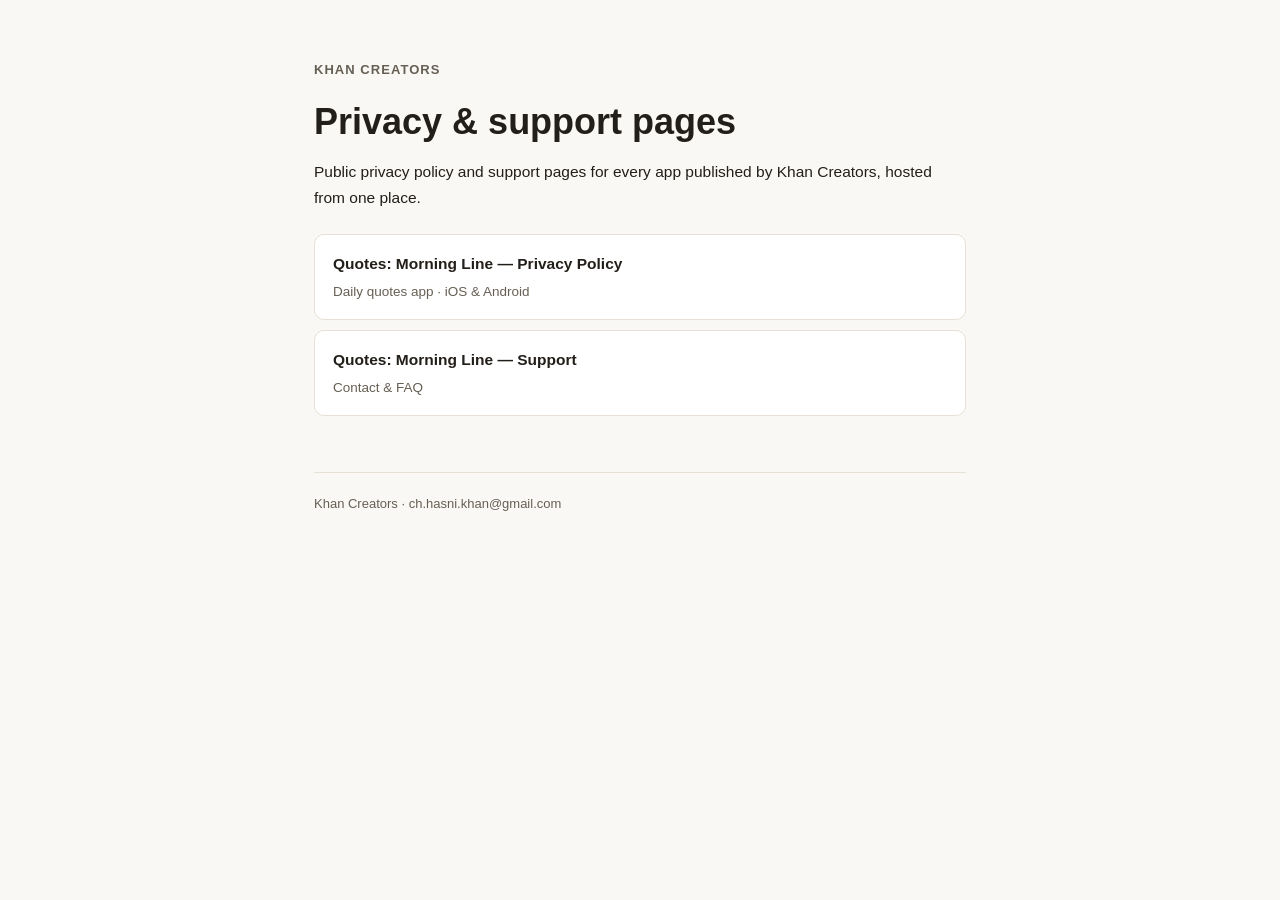
==== index.html @ 504f63b7 "Set up Khan Creators pages site: GitHub Pages workflow + Morning Line privacy/support pages" ====
<!doctype html>
<html lang="en">
<head>
<meta charset="utf-8">
<meta name="viewport" content="width=device-width, initial-scale=1">
<title>Khan Creators — Apps</title>
<link rel="stylesheet" href="assets/style.css">
</head>
<body>
<div class="wrap">
  <a class="brand" href="/">Khan Creators</a>
  <h1>Privacy &amp; support pages</h1>
  <p>Public privacy policy and support pages for every app published by Khan Creators, hosted from one place.</p>

  <ul class="card-list">
    <li>
      <a href="apps/morning-line/privacy.html">
        Quotes: Morning Line — Privacy Policy
        <span>Daily quotes app · iOS &amp; Android</span>
      </a>
    </li>
    <li>
      <a href="apps/morning-line/support.html">
        Quotes: Morning Line — Support
        <span>Contact &amp; FAQ</span>
      </a>
    </li>
  </ul>

  <footer>
    Khan Creators · ch.hasni.khan@gmail.com
  </footer>
</div>
</body>
</html>
---- assets/style.css ----
:root {
  --bg: #faf8f5;
  --surface: #ffffff;
  --ink: #221e19;
  --ink-soft: #665f54;
  --line: #e6e0d6;
  --accent: #b9622c;
}

@media (prefers-color-scheme: dark) {
  :root {
    --bg: #17140f;
    --surface: #201c16;
    --ink: #f0ece3;
    --ink-soft: #b3a996;
    --line: #362f26;
    --accent: #e08a4f;
  }
}

* { box-sizing: border-box; }

body {
  margin: 0;
  background: var(--bg);
  color: var(--ink);
  font-family: -apple-system, BlinkMacSystemFont, "Segoe UI", Inter, sans-serif;
  line-height: 1.65;
}

.wrap {
  max-width: 700px;
  margin: 0 auto;
  padding: 56px 24px 80px;
}

a { color: var(--accent); }

.brand {
  font-size: 13px;
  letter-spacing: 0.08em;
  text-transform: uppercase;
  color: var(--ink-soft);
  text-decoration: none;
  font-weight: 600;
}

h1 {
  font-size: clamp(28px, 5vw, 36px);
  line-height: 1.2;
  margin: 18px 0 8px;
}

.updated {
  font-size: 13.5px;
  color: var(--ink-soft);
  margin-bottom: 40px;
}

h2 {
  font-size: 19px;
  margin: 36px 0 10px;
}

p, li { color: var(--ink); font-size: 15.5px; }

ul { padding-left: 22px; }

.card-list { list-style: none; padding: 0; margin: 24px 0 0; display: flex; flex-direction: column; gap: 10px; }

.card-list a {
  display: block;
  background: var(--surface);
  border: 1px solid var(--line);
  border-radius: 10px;
  padding: 16px 18px;
  text-decoration: none;
  color: var(--ink);
  font-weight: 600;
}

.card-list a span {
  display: block;
  font-weight: 400;
  font-size: 13.5px;
  color: var(--ink-soft);
  margin-top: 4px;
}

footer {
  margin-top: 56px;
  padding-top: 20px;
  border-top: 1px solid var(--line);
  font-size: 13px;
  color: var(--ink-soft);
}
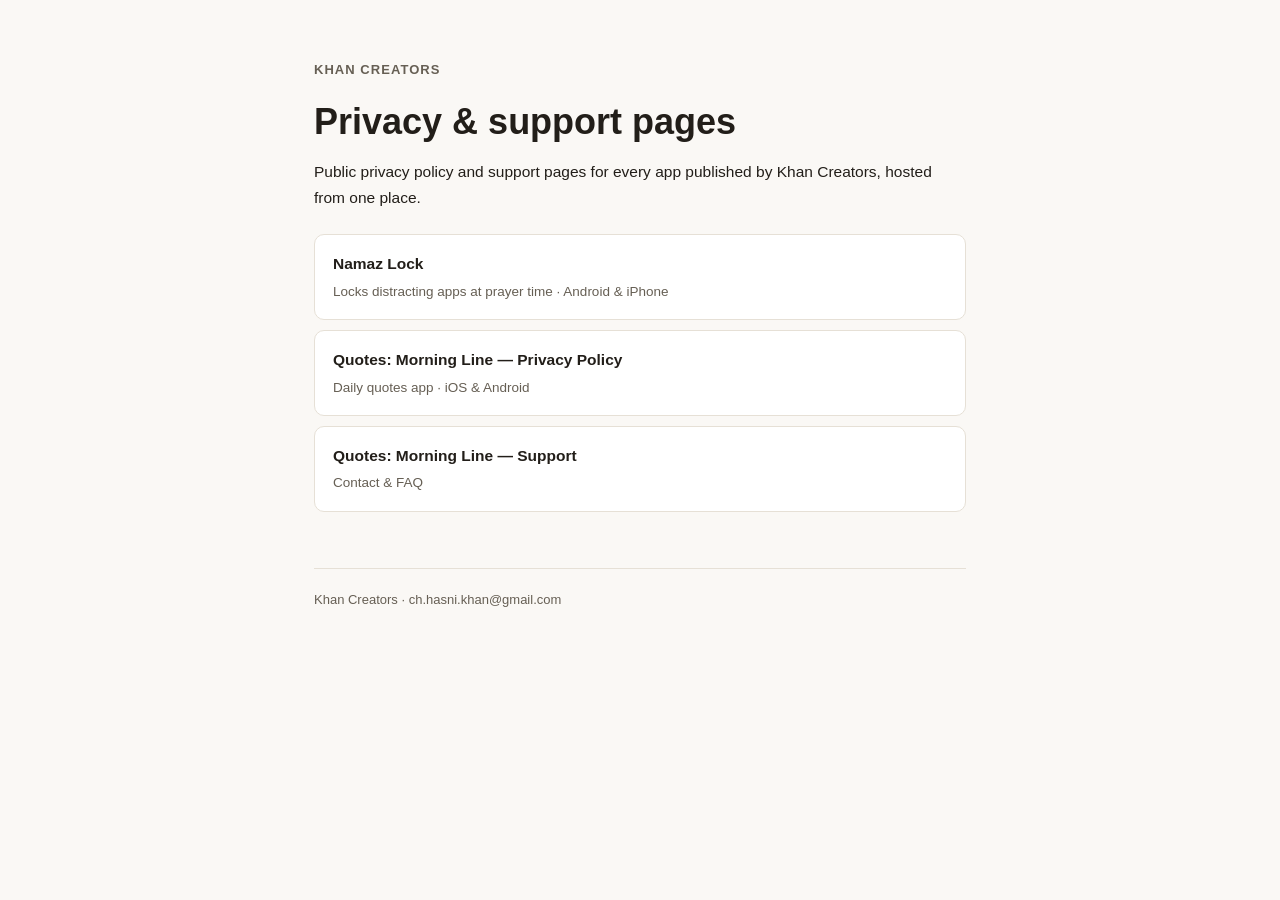
==== commit dd45fed8: "Add Namaz Lock landing page at /apps/NamazLock/ Hero with an interactive lock-screen demo across the" ====
--- a/index.html
+++ b/index.html
@@ -13,6 +13,12 @@
   <p>Public privacy policy and support pages for every app published by Khan Creators, hosted from one place.</p>
 
   <ul class="card-list">
+    <li>
+      <a href="apps/NamazLock/">
+        Namaz Lock
+        <span>Locks distracting apps at prayer time · Android &amp; iPhone</span>
+      </a>
+    </li>
     <li>
       <a href="apps/morning-line/privacy.html">
         Quotes: Morning Line — Privacy Policy
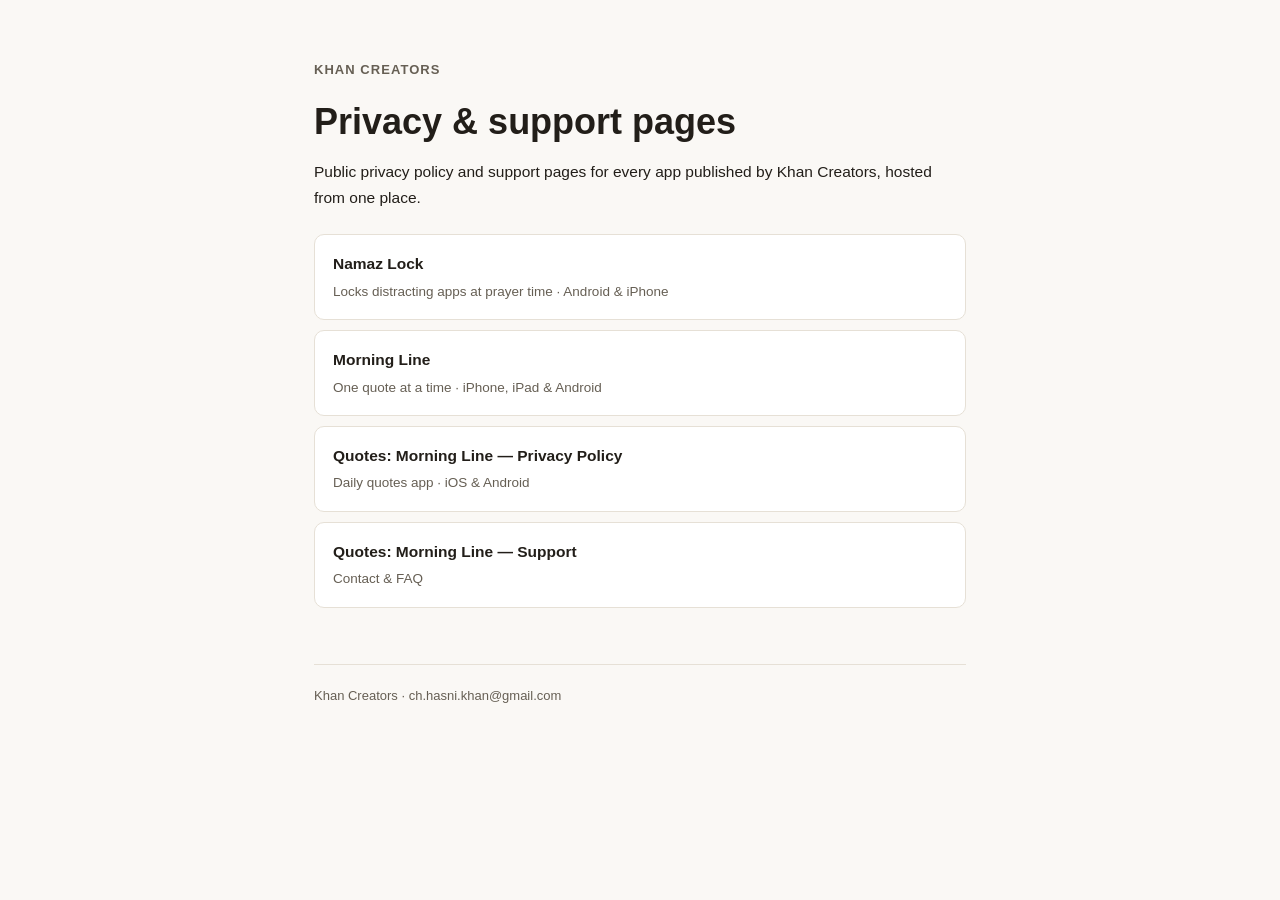
==== commit ba9bfa2b: "Add Morning Line landing page; bring its privacy and support pages up to date - apps/morning-line/in" ====
--- a/index.html
+++ b/index.html
@@ -20,6 +20,12 @@
       </a>
     </li>
     <li>
+      <a href="apps/morning-line/">
+        Morning Line
+        <span>One quote at a time · iPhone, iPad &amp; Android</span>
+      </a>
+    </li>
+    <li>
       <a href="apps/morning-line/privacy.html">
         Quotes: Morning Line — Privacy Policy
         <span>Daily quotes app · iOS &amp; Android</span>
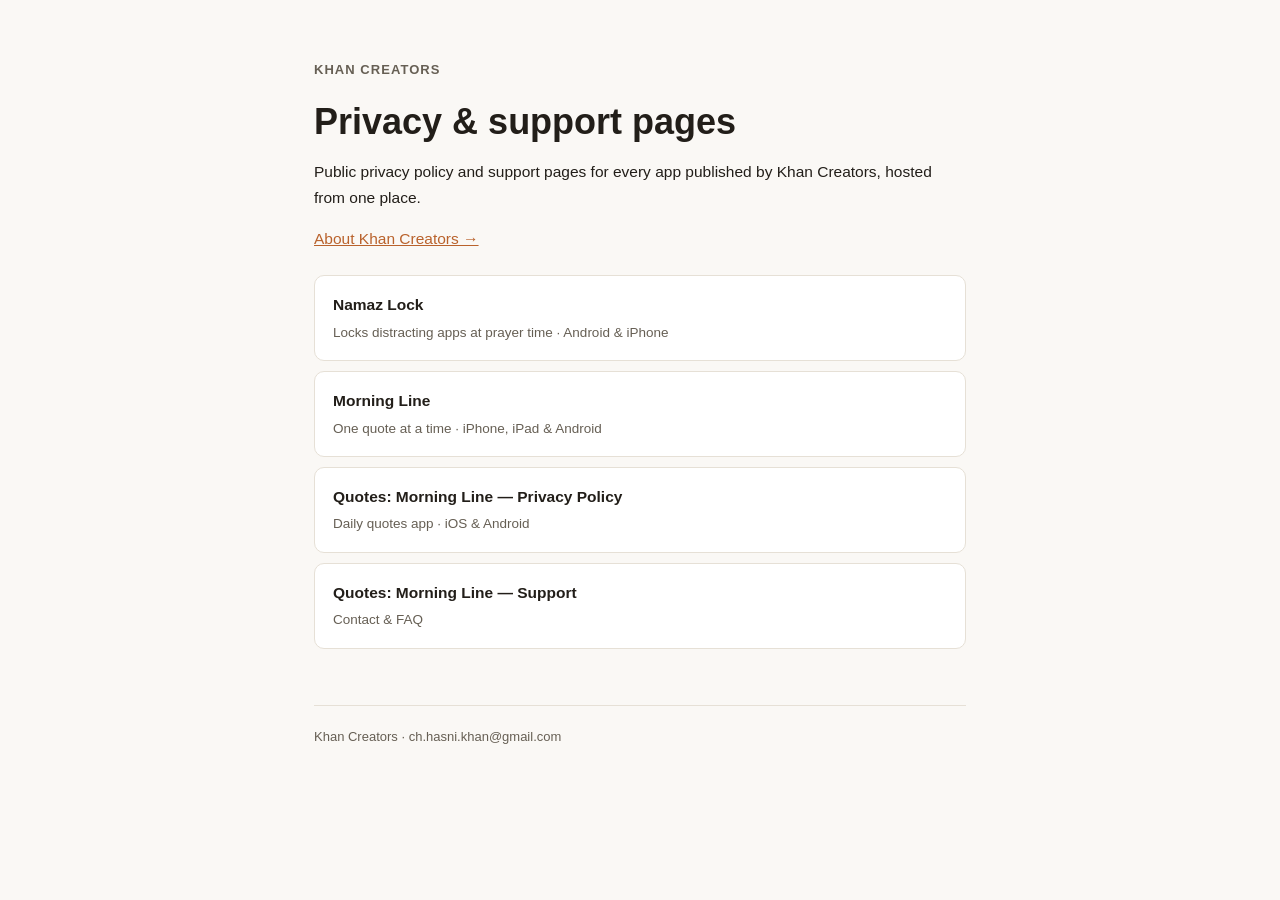
==== commit 8cd16b86: "Add Khan Creators studio page at /apps/portfolio/ A page for the studio itself, as two co-founders: " ====
--- a/index.html
+++ b/index.html
@@ -11,6 +11,8 @@
   <a class="brand" href="/">Khan Creators</a>
   <h1>Privacy &amp; support pages</h1>
   <p>Public privacy policy and support pages for every app published by Khan Creators, hosted from one place.</p>
+
+  <p><a href="apps/portfolio/">About Khan Creators →</a></p>
 
   <ul class="card-list">
     <li>
